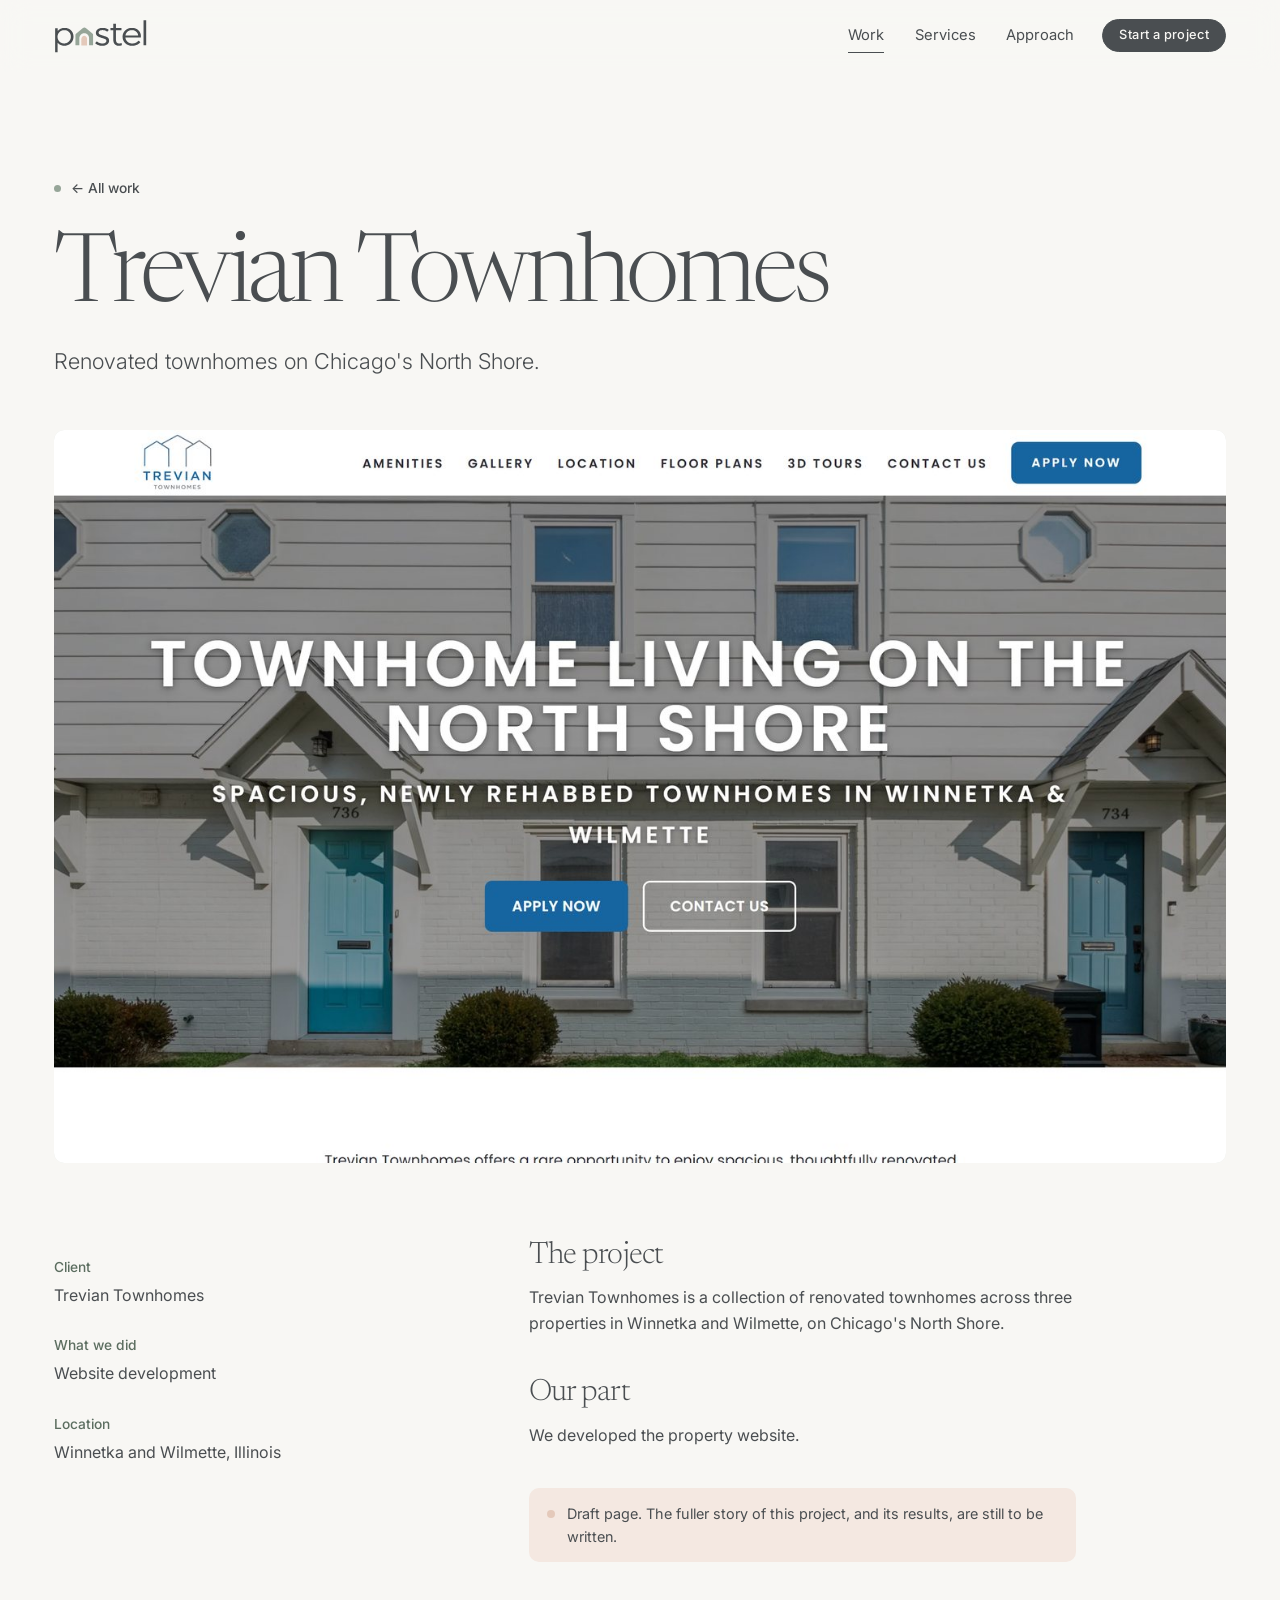
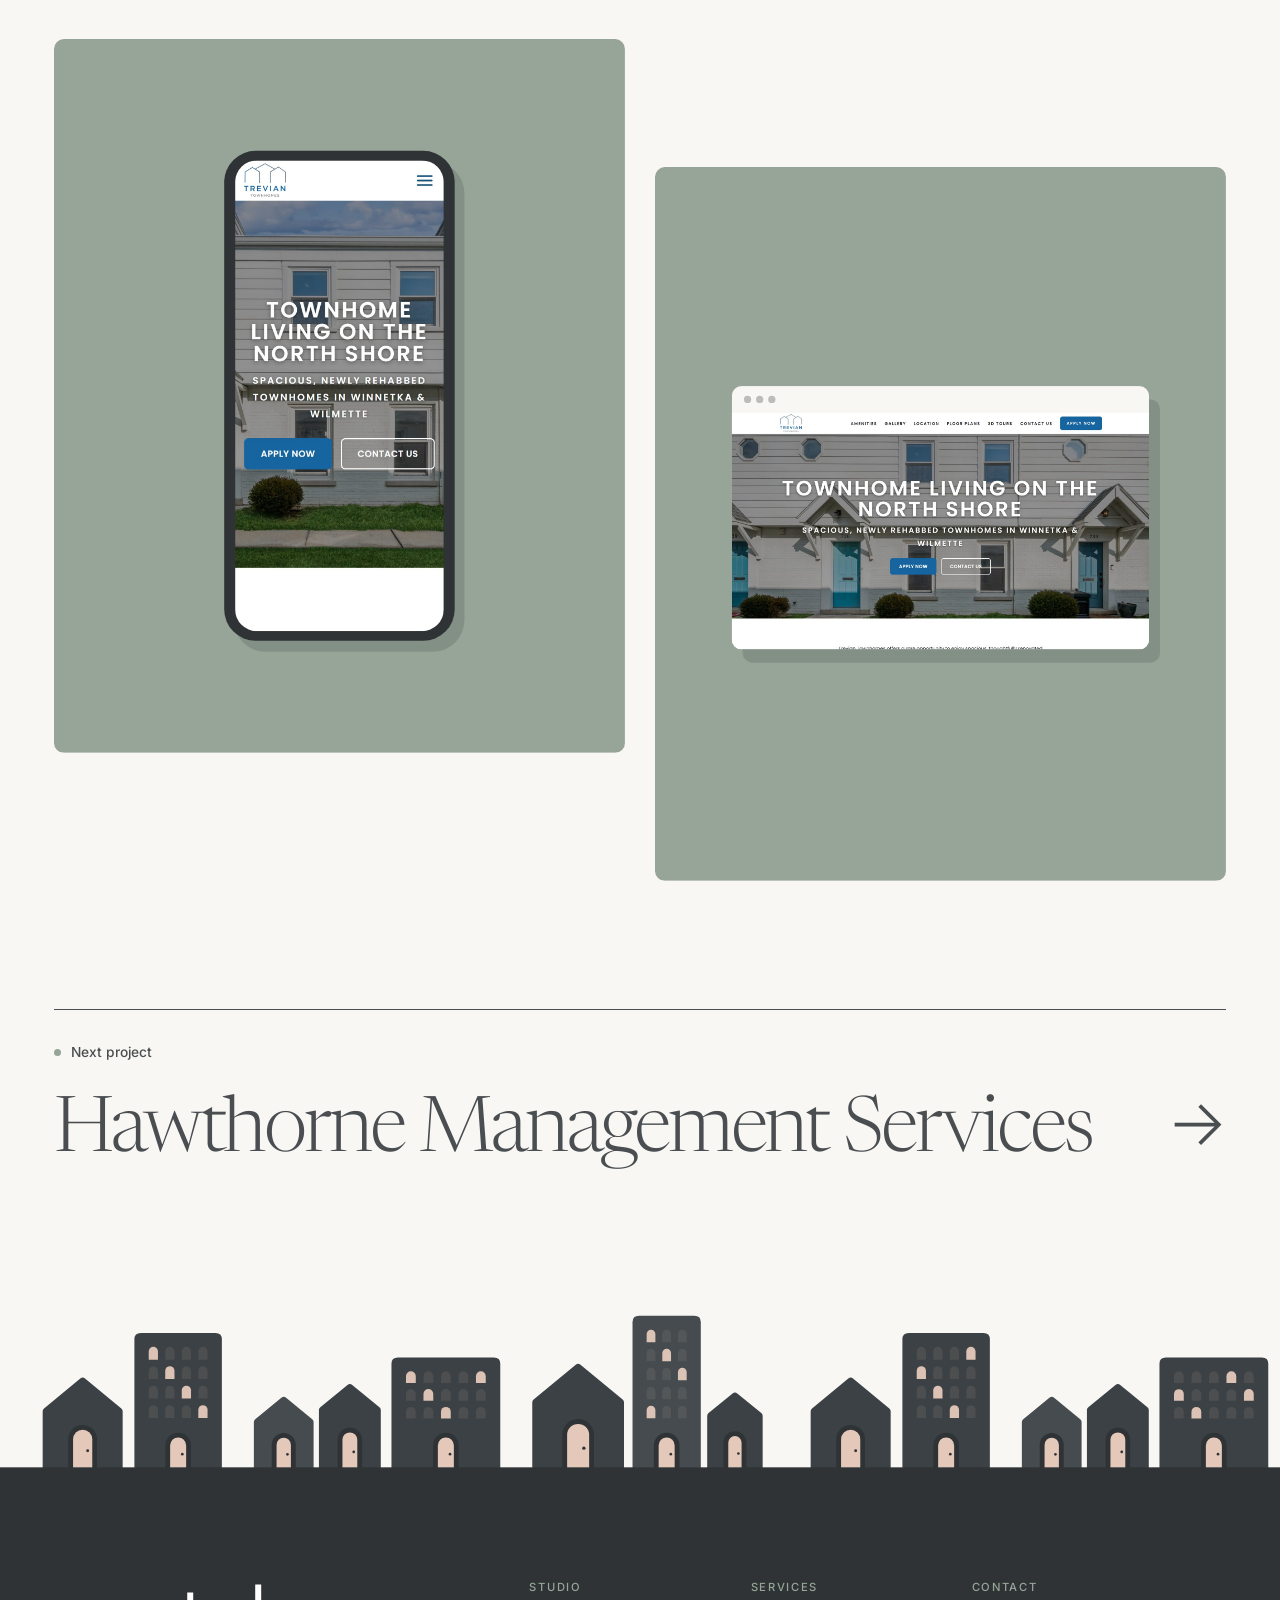
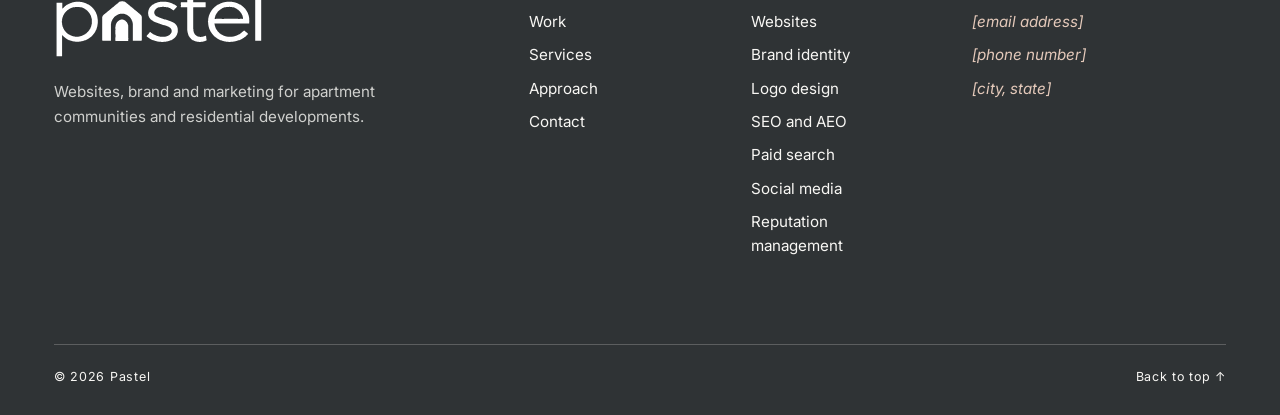
==== project.html @ 9d9092dd "Pastel website draft for feedback Co-Authored-By: Claude Fable 5.2 <noreply@anthropic.com>" ====
<!doctype html>
<html lang="en">
<head>
  <meta charset="utf-8">
  <meta name="robots" content="noindex, nofollow">
  <meta name="viewport" content="width=device-width, initial-scale=1">
  <title>Project | Pastel</title>
  <link rel="icon" href="img/favicon-32.png" sizes="32x32">
  <link rel="apple-touch-icon" href="img/icon-180.png">
  <link rel="preconnect" href="https://fonts.googleapis.com">
  <link rel="preconnect" href="https://fonts.gstatic.com" crossorigin>
  <link href="https://fonts.googleapis.com/css2?family=Inter:wght@300;400;500;600&family=Newsreader:opsz,wght@6..72,300..500&display=swap" rel="stylesheet">
  <link rel="stylesheet" href="css/site.css?v=16">
  <script>document.documentElement.className = "js";</script>
</head>
<body data-footer-on="paper">

<!-- Project page. Everything specific to a project (name, scope, place,
     wording, screenshots) is filled in from js/work.js using the ?p= address. -->
<main id="main" data-case>

  <section class="page-head case-head" style="padding-bottom:0">
    <div class="wrap">
      <p class="label" data-reveal><a href="work.html" style="text-decoration:none">&larr; All work</a></p>
      <h1 data-case-title data-reveal style="--d:.06s">Project</h1>
      <p class="case-tag" data-case-tag data-reveal style="--d:.12s"></p>
      <figure class="case-hero" data-case-hero data-reveal style="--d:.18s"></figure>
    </div>
  </section>

  <section>
    <div class="wrap case-body">
      <dl class="case-meta" data-reveal>
        <div><dt>Client</dt><dd data-case-client></dd></div>
        <div><dt>What we did</dt><dd data-case-scope></dd></div>
        <div><dt>Location</dt><dd data-case-place></dd></div>
      </dl>
      <div class="case-text" data-reveal style="--d:.08s">
        <h2>The project</h2>
        <p data-case-about></p>
        <h2>Our part</h2>
        <p data-case-did></p>
        <p class="note">Draft page. The fuller story of this project, and its results, are still to be written.</p>
      </div>
    </div>
  </section>

  <section>
    <div class="wrap">
      <div class="case-gallery">
        <figure class="g-half" data-case-g1 data-reveal></figure>
        <figure class="g-half g-offset" data-case-g2 data-reveal style="--d:.1s"></figure>
      </div>
    </div>
  </section>

  <section class="section">
    <div class="wrap">
      <a class="next" href="work.html" data-case-next data-reveal>
        <div><p class="label">Next project</p><h2>Next</h2></div>
        <span aria-hidden="true">&rarr;</span>
      </a>
    </div>
  </section>

</main>

<script src="js/work.js?v=16"></script>
<script src="js/site.js?v=16"></script>
</body>
</html>
---- css/site.css ----
/* Pastel agency site (mockup).
   Palette comes from the Pastel Brand Identity Guide v1: charcoal, sage,
   peach, white, soft paper. Text is Inter, as in the guide. Headlines are
   Newsreader Light, which is NOT in the guide (it names EB Garamond Italic);
   the owner asked for a look unlike the client sites. To change it, edit
   --serif here and the font link in each page. type-options.html compares
   the candidates.
   --ink, --sage-ink and the two tints are derived shades, added so small
   text passes contrast on sage and on paper.
   The door from the Pastel mark is used sparingly: the street of houses,
   the two audience doors and the frames around the work. Nowhere else. */

:root {
  --charcoal: #4A4E51;
  --sage: #96A598;
  --peach: #E4C9BA;
  --white: #FFFFFF;
  --paper: #F8F7F4;

  --ink: #2F3335;
  --sage-ink: #5C6E60;
  --sage-tint: #E3E8E3;
  --peach-tint: #F4E8E1;

  --line: rgba(74, 78, 81, 0.18);
  --line-light: rgba(248, 247, 244, 0.22);

  --sans: "Inter", system-ui, -apple-system, "Segoe UI", Roboto, sans-serif;
  --serif: "Newsreader", Georgia, "Times New Roman", serif;

  --gutter: clamp(20px, 4.2vw, 64px);
  --max: 1360px;
  --header: 72px;
  --radius: 10px;
  --ease: cubic-bezier(0.2, 0.7, 0.2, 1);
}

*, *::before, *::after { box-sizing: border-box; }

html { scroll-behavior: smooth; scroll-padding-top: calc(var(--header) + 16px); overflow-x: clip; }

body {
  margin: 0;
  padding-top: var(--header);
  background: var(--paper);
  color: var(--charcoal);
  font: 400 1rem/1.6 var(--sans);
  -webkit-font-smoothing: antialiased;
  text-rendering: optimizeLegibility;
  overflow-x: clip;
}

img, svg { display: block; max-width: 100%; }
a { color: inherit; }
p { margin: 0 0 1em; }
ul { margin: 0; padding: 0; list-style: none; }
h1, h2, h3 {
  margin: 0;
  font-family: var(--serif); font-weight: 300;
  letter-spacing: -0.03em; line-height: 1.04; text-wrap: balance;
}
h4 { margin: 0; font: 500 0.86rem/1.3 var(--sans); }

/* A coloured full stop closes the main headlines. */
.stop { color: var(--sage); }
.section--dark .stop { color: var(--peach); }
.vh { position: absolute; width: 1px; height: 1px; overflow: hidden; clip-path: inset(50%); white-space: nowrap; }

:focus-visible { outline: 2px solid var(--sage-ink); outline-offset: 3px; border-radius: 3px; }

.skip {
  position: absolute; left: 12px; top: -60px; z-index: 100;
  background: var(--ink); color: var(--paper); padding: 10px 16px; border-radius: 6px;
}
.skip:focus { top: 12px; }

.wrap { width: 100%; max-width: var(--max); margin-inline: auto; padding-inline: var(--gutter); }

.label {
  display: inline-flex; align-items: center; gap: 10px; margin: 0;
  font: 500 0.86rem/1.25 var(--sans); color: var(--charcoal);
}
.label::before { content: ""; flex: none; width: 7px; height: 7px; border-radius: 50%; background: var(--sage); }
.section--dark .label { color: var(--paper); }
.section--dark .label::before { background: var(--peach); }

.section { padding-block: clamp(72px, 10vw, 150px); }
.section--white { background: var(--white); }
.section--tint { background: var(--peach-tint); }
.section--dark { background: var(--charcoal); color: var(--paper); }

/* Buttons and links */
.btn {
  display: inline-flex; align-items: center; gap: 0.6em;
  padding: 0.95em 1.6em;
  border: 1px solid var(--charcoal); border-radius: 999px;
  background: var(--charcoal); color: var(--paper);
  font: 500 0.84rem/1 var(--sans); letter-spacing: 0.03em; text-decoration: none;
  cursor: pointer;
  transition: background 0.25s var(--ease), color 0.25s var(--ease), border-color 0.25s var(--ease);
}
.btn:hover { background: var(--ink); border-color: var(--ink); }
.btn--sm { padding: 0.75em 1.25em; font-size: 0.8rem; }
.btn--light { background: var(--paper); color: var(--ink); border-color: var(--paper); }
.btn--light:hover { background: var(--peach); border-color: var(--peach); color: var(--ink); }

.link {
  display: inline-flex; align-items: center; gap: 0.5em;
  font-size: 0.78rem; font-weight: 500; letter-spacing: 0.12em; text-transform: uppercase;
  text-decoration: none;
  padding-bottom: 4px;
  background: linear-gradient(currentColor, currentColor) 0 100% / 100% 1px no-repeat;
  transition: background-size 0.35s var(--ease);
}
.link span { transition: transform 0.3s var(--ease); }
.link:hover { background-size: 0 1px; background-position: 100% 100%; }
.link:hover span { transform: translateX(4px); }

/* Header */
.site-header {
  position: fixed; inset: 0 0 auto 0; z-index: 60; height: var(--header);
  background: rgba(248, 247, 244, 0.88);
  -webkit-backdrop-filter: blur(14px); backdrop-filter: blur(14px);
  border-bottom: 1px solid transparent;
  transition: border-color 0.3s, transform 0.4s var(--ease);
}
.site-header.is-scrolled { border-bottom-color: var(--line); }
.site-header.is-hidden { transform: translateY(-100%); }
.site-header__in { height: 100%; display: flex; align-items: center; gap: 28px; }
.logo { display: block; margin-right: auto; }
.logo img { height: 34px; width: auto; }
.nav { display: flex; gap: clamp(18px, 2.4vw, 36px); }
.nav a { font-size: 0.92rem; text-decoration: none; padding: 6px 0; position: relative; }
.nav a::after {
  content: ""; position: absolute; left: 0; right: 0; bottom: 0; height: 1px;
  background: currentColor; transform: scaleX(0); transform-origin: left;
  transition: transform 0.3s var(--ease);
}
.nav a:hover::after, .nav a[aria-current="page"]::after { transform: scaleX(1); }
.menu-btn {
  display: none; align-items: center; gap: 10px;
  background: none; border: 0; padding: 10px 0; cursor: pointer;
  font: 500 0.78rem/1 var(--sans); letter-spacing: 0.12em; text-transform: uppercase; color: inherit;
}
.menu-btn i { display: block; width: 22px; height: 8px; border-block: 1.5px solid currentColor; transition: height 0.25s var(--ease); }
.menu-btn[aria-expanded="true"] i { height: 0; border-bottom: 0; }

.menu {
  position: fixed; inset: var(--header) 0 0 0; z-index: 55;
  background: var(--sage); color: var(--ink);
  padding: 32px var(--gutter) 40px;
  display: flex; flex-direction: column; justify-content: space-between;
  opacity: 0; visibility: hidden; transform: translateY(-12px);
  transition: opacity 0.3s var(--ease), transform 0.3s var(--ease), visibility 0s 0.3s;
}
.menu.is-open { opacity: 1; visibility: visible; transform: none; transition-delay: 0s; }
.menu a.menu__link { display: block; font-size: clamp(2.2rem, 10vw, 3.4rem); font-weight: 300; letter-spacing: -0.03em; line-height: 1.25; text-decoration: none; }

/* Hero */
.hero { padding-top: clamp(32px, 4.4vw, 68px); background: var(--paper); }
.display { font-size: clamp(2.6rem, 7.2vw, 6.6rem); line-height: 1; letter-spacing: -0.035em; max-width: 12.5em; }
.hero__row {
  display: grid; grid-template-columns: repeat(12, 1fr); gap: 24px;
  margin-top: clamp(24px, 2.6vw, 40px);
}
.hero__mark { grid-column: 1 / 6; grid-row: 1; align-self: start; padding-top: 0.4em; }
.hero__row .lede { grid-column: 7 / 12; grid-row: 1; }
.hero__cta { grid-column: 7 / 13; grid-row: 2; display: flex; flex-wrap: wrap; align-items: center; gap: 28px; }
.lede { font-size: clamp(1.05rem, 1.35vw, 1.25rem); line-height: 1.55; margin: 0; max-width: 34em; }

.street { height: clamp(200px, 25vw, 640px); margin-top: clamp(16px, 1.5vw, 28px); }
.street svg { width: 100%; height: 100%; }
.street .bld { transition: transform 0.5s var(--ease); cursor: default; }
.street .bld:hover { transform: translateY(-7px); }
.street .door, .street .win { transition: fill 0.35s var(--ease); }
.street .bld:hover .door { fill: #FFF3D6; }
.street .bld:hover .win { fill: #FFF3D6; fill-opacity: 0.95; }
.js .street .rise { opacity: 0; transform: translateY(46px); }
.js .street.is-in .rise { opacity: 1; transform: none; transition: opacity 0.9s var(--ease), transform 1.1s var(--ease); transition-delay: var(--d, 0s); }

/* Page headers (inner pages) */
.page-head { padding-top: clamp(48px, 8vw, 120px); padding-bottom: clamp(36px, 5vw, 72px); }
.page-head h1 { font-size: clamp(2.4rem, 6vw, 5.2rem); max-width: 13em; letter-spacing: -0.04em; }
.page-head__row { display: flex; justify-content: space-between; align-items: flex-end; gap: 24px 48px; flex-wrap: wrap; margin-top: clamp(28px, 4vw, 56px); }
.page-head__row .lede { margin: 0; }
.page-head .lede { margin-top: clamp(20px, 3vw, 40px); }

/* Rail: the section name sits in a left margin beside the content, not above it */
.rail-layout { display: grid; grid-template-columns: minmax(150px, 2.2fr) 9.8fr; gap: clamp(20px, 3vw, 48px); align-items: start; }
.rail { position: sticky; top: calc(var(--header) + 28px); padding-top: 0.7em; }
.h-xl { font-size: clamp(2.2rem, 5.4vw, 4.8rem); max-width: 13em; letter-spacing: -0.04em; }
.h-row { display: flex; justify-content: space-between; align-items: flex-end; gap: 24px 40px; flex-wrap: wrap; }
.statement {
  font-family: var(--serif);
  font-size: clamp(1.7rem, 3.5vw, 3.1rem); font-weight: 300; line-height: 1.14; letter-spacing: -0.025em;
  max-width: 21em; margin: 0; text-wrap: balance;
}

/* Two doors, one per audience. These are drawn as real doors: a frame, a
   panel line, a knob, a threshold, and they swing open a little on hover. */
.doors { display: grid; grid-template-columns: 1fr 1fr; gap: clamp(20px, 3vw, 44px); align-items: end; margin-top: clamp(56px, 8vw, 120px); border-bottom: 8px solid var(--charcoal); }
.door {
  display: block; perspective: 1800px;
  border: 10px solid var(--charcoal); border-bottom: 0; border-radius: 999px 999px 0 0;
  background: var(--ink); color: var(--ink); text-decoration: none;
}
.door__leaf {
  position: relative; display: flex; flex-direction: column; align-items: center; text-align: center;
  padding: 26% 12% clamp(40px, 5vw, 68px);
  border-radius: 999px 999px 0 0;
  transform-origin: left center; transition: transform 0.8s var(--ease);
}
.door--sage .door__leaf { background: var(--sage); padding-bottom: clamp(72px, 10vw, 150px); }
.door--peach .door__leaf { background: var(--peach); }
.door__leaf::before { content: ""; position: absolute; inset: 18px 18px 18px; border: 1.5px solid rgba(47, 51, 53, 0.3); border-radius: 999px 999px 0 0; pointer-events: none; }
.door__knob { position: absolute; right: 32px; top: 58%; width: 22px; height: 22px; border-radius: 50%; background: var(--paper); box-shadow: 0 0 0 1.5px rgba(47, 51, 53, 0.4), 3px 4px 0 rgba(47, 51, 53, 0.2); }
.door:hover .door__leaf, .door:focus-visible .door__leaf { transform: rotateY(-13deg); }
.door svg { width: clamp(64px, 7vw, 96px); height: auto; }
.door h3 { font-size: clamp(1.9rem, 3.6vw, 3.2rem); margin: 0.5em 0 0.4em; max-width: 9em; }
.door__leaf > p { max-width: 27em; margin: 0 0 1.6em; }
.door ul { width: 100%; max-width: 25em; margin-bottom: 2em; }
.door li { padding: 11px 0; border-top: 1px solid rgba(47, 51, 53, 0.22); }
.door li:last-child { border-bottom: 1px solid rgba(47, 51, 53, 0.22); }

/* Work: each project stands in an arch-topped frame on one ground line */
.tile { display: flex; flex-direction: column; text-decoration: none; color: inherit; }
.tile[hidden] { display: none; }
.tile__art { position: relative; margin: 0; overflow: hidden; border-radius: var(--radius); background: var(--sage-tint); }
.tile .tile__art { margin-inline: clamp(8px, 1.2vw, 18px); border-radius: 999px 999px 0 0; transition: transform 0.6s var(--ease); }
.tile__art svg { width: 100%; height: 100%; }
.tile:hover .tile__art, .tile:focus-visible .tile__art { transform: translateY(-10px); }
.chip {
  position: absolute; left: 50%; bottom: 14px; z-index: 2; transform: translateX(-50%);
  padding: 6px 11px; border-radius: 999px;
  background: rgba(248, 247, 244, 0.92); color: var(--ink);
  font-size: 0.7rem; font-weight: 500; white-space: nowrap;
}
.tile__meta { border-top: 10px solid var(--sage); padding: 20px clamp(8px, 1.2vw, 18px) 0; min-height: 12.5rem; }
.tile__meta h3 { font-size: clamp(1.3rem, 1.9vw, 1.7rem); letter-spacing: -0.02em; }
.tile__meta p { margin: 8px 0 0; font-size: 0.96rem; line-height: 1.45; }
.tile__tags { display: block; margin-top: 12px; font-size: 0.8rem; font-weight: 500; color: var(--sage-ink); }

.doorstreet { display: grid; grid-template-columns: repeat(4, 1fr); align-items: end; margin-top: clamp(40px, 6vw, 90px); }
.work__title { text-align: center; max-width: none; }
.work__more { text-align: center; margin: clamp(36px, 5vw, 64px) 0 0; }

/* Work page: one project per row. The screens stand on a Pastel colour
   and a ground line, like the houses on the street, with the credit
   beneath in the same form as the "What we do" buckets. --bg and --ground
   are set per project in js/work.js. */
.work-rows { padding-top: clamp(8px, 2vw, 32px); }
.work-list { display: grid; gap: clamp(72px, 10vw, 150px); }
.proj { display: block; color: inherit; text-decoration: none; }
.proj__stage { position: relative; overflow: hidden; aspect-ratio: 2.1 / 1; background: var(--bg); border-radius: var(--radius) var(--radius) 0 0; }
/* Both screens run 24px below the ground line, so nothing shows under
   them when they lift on hover. */
.proj__browser, .proj__phone { position: absolute; bottom: -24px; box-shadow: 0 30px 60px -30px rgba(0, 0, 0, 0.45); transition: transform 0.6s var(--ease); }
.proj__browser { left: 12%; width: 64%; background: var(--paper); border-radius: clamp(6px, 0.8vw, 11px) clamp(6px, 0.8vw, 11px) 0 0; overflow: hidden; }
.proj__bar { display: flex; align-items: center; gap: clamp(3px, 0.45vw, 6px); height: clamp(14px, 2vw, 28px); padding-left: clamp(8px, 1vw, 14px); }
.proj__bar i { width: clamp(4px, 0.55vw, 8px); height: clamp(4px, 0.55vw, 8px); border-radius: 50%; background: rgba(74, 78, 81, 0.3); }
.proj__browser img, .proj__phone img { width: 100%; height: auto; }
.proj__phone { left: 71%; width: 16%; z-index: 1; background: var(--ink); padding: clamp(3px, 0.5vw, 7px) clamp(3px, 0.5vw, 7px) 0; border-radius: clamp(10px, 1.8vw, 26px) clamp(10px, 1.8vw, 26px) 0 0; }
.proj__phone img { border-radius: clamp(7px, 1.35vw, 20px) clamp(7px, 1.35vw, 20px) 0 0; }
/* Every other row is mirrored. There the phone covers only a sliver of the
   window, because websites keep their logo and headline on the left. */
.proj:nth-child(even) .proj__browser { left: 25%; }
.proj:nth-child(even) .proj__phone { left: 12%; }
.proj:hover .proj__browser, .proj:focus-visible .proj__browser { transform: translateY(-10px); }
.proj:hover .proj__phone, .proj:focus-visible .proj__phone { transform: translateY(-10px); transition-delay: 0.06s; }
.proj__meta { display: grid; grid-template-columns: 7fr 5fr; gap: 20px clamp(24px, 4.5vw, 80px); align-items: start; border-top: 10px solid var(--ground); padding-top: 22px; }
.proj__n { margin: 0; font: 500 0.86rem/1.3 var(--sans); color: var(--sage-ink); }
.proj h2 { font-size: clamp(2.2rem, 4.6vw, 4.2rem); letter-spacing: -0.04em; margin: 0.3em 0 0; }
.proj__info > p { margin: 0 0 1.3em; max-width: 26em; }
.proj__did li { padding: 11px 0; border-top: 1px solid var(--line); }
.proj__did li:last-child { border-bottom: 1px solid var(--line); }
.proj .link { margin-top: 1.6em; }
.work__next { margin: clamp(28px, 4vw, 48px) 0 0; }

.note {
  display: flex; gap: 12px; align-items: flex-start;
  padding: 14px 18px; border-radius: var(--radius); background: var(--peach-tint);
  font-size: 0.9rem; margin: 0 0 clamp(36px, 5vw, 64px); max-width: 52em;
}
.note::before { content: ""; flex: 0 0 8px; height: 8px; margin-top: 8px; background: var(--peach); border-radius: 50%; }

/* What we do: three equal buckets */
.buckets { display: grid; grid-template-columns: repeat(3, 1fr); gap: clamp(20px, 3vw, 52px); margin-top: clamp(40px, 6vw, 84px); }
.bucket { border-top: 10px solid var(--sage); padding-top: 22px; }
.bucket:nth-child(2) { border-top-color: var(--peach); }
.bucket:nth-child(3) { border-top-color: var(--charcoal); }
.bucket__n { margin: 0; font: 500 0.86rem/1.3 var(--sans); color: var(--sage-ink); }
.bucket h3 { font-size: clamp(2.2rem, 4.2vw, 3.7rem); letter-spacing: -0.04em; margin: 0.35em 0 0.3em; }
.bucket > p { margin: 0 0 1.7em; max-width: 26em; }
.bucket li { padding: 11px 0; border-top: 1px solid var(--line); }
.bucket li:last-child { border-bottom: 1px solid var(--line); }
.buckets__more { display: flex; flex-wrap: wrap; align-items: center; gap: 10px 20px; margin: clamp(28px, 4vw, 48px) 0 0; }

/* Platform band */
.platform { display: grid; grid-template-columns: 1fr 1fr; gap: clamp(36px, 6vw, 100px); align-items: center; }
.platform h2 { font-size: clamp(2.4rem, 5.4vw, 4.6rem); margin: 0.6em 0 0.5em; letter-spacing: -0.04em; }
.platform .btn { margin-top: 38px; }
.platform > div > p { max-width: 32em; color: rgba(248, 247, 244, 0.86); }
.features { display: grid; grid-template-columns: 1fr 1fr; gap: 28px 32px; margin-top: 40px; }
.features li { border-top: 1px solid var(--line-light); padding-top: 16px; }
.features strong { display: block; font-weight: 500; margin-bottom: 4px; }
.features span { font-size: 0.92rem; color: rgba(248, 247, 244, 0.8); }

.mock { position: relative; padding: 0 0 56px 0; }
.mock__panel { background: var(--paper); color: var(--charcoal); border-radius: 14px; padding: 22px 26% 22px 22px; width: 88%; box-shadow: 0 30px 60px -30px rgba(0, 0, 0, 0.45); }
.mock__bar { display: flex; flex-wrap: wrap; gap: 6px 16px; align-items: center; justify-content: space-between; padding-bottom: 14px; border-bottom: 1px solid var(--line); margin-bottom: 16px; font-size: 0.78rem; font-weight: 500; }
.mock__bar em { font-style: normal; display: inline-flex; align-items: center; gap: 7px; color: var(--sage-ink); }
.mock__bar em::before { content: ""; width: 7px; height: 7px; border-radius: 50%; background: var(--sage); }
.mock__field { margin-bottom: 14px; }
.mock__field label { display: block; font-size: 0.74rem; font-weight: 500; color: var(--sage-ink); margin-bottom: 6px; }
.mock__input { background: var(--white); border: 1px solid var(--line); border-radius: 8px; padding: 10px 12px; font-size: 0.86rem; }
.mock__input.is-active { border-color: var(--sage-ink); box-shadow: 0 0 0 3px rgba(150, 165, 152, 0.3); }
.mock__input.is-active::after { content: ""; display: inline-block; width: 1px; height: 1em; margin-left: 2px; background: var(--ink); vertical-align: -2px; animation: blink 1.1s steps(1) infinite; }
@keyframes blink { 50% { opacity: 0; } }
.mock__foot { display: flex; flex-wrap: wrap; align-items: center; gap: 12px 18px; margin-top: 18px; font-size: 0.8rem; }
.mock__toggle { display: inline-flex; align-items: center; gap: 9px; }
.mock__toggle i { width: 32px; height: 18px; border-radius: 9px; background: var(--sage); position: relative; }
.mock__toggle i::after { content: ""; position: absolute; right: 2px; top: 2px; width: 14px; height: 14px; border-radius: 50%; background: var(--white); }
.mock__save { background: var(--charcoal); color: var(--paper); border-radius: 999px; padding: 8px 14px; font-weight: 500; font-size: 0.74rem; }
.mock__phone {
  position: absolute; right: 0; bottom: 0; width: 31%; aspect-ratio: 9 / 18;
  background: var(--ink); border-radius: 22px; padding: 6px; box-shadow: 0 30px 50px -24px rgba(0, 0, 0, 0.6);
}
.mock__screen { height: 100%; border-radius: 17px; background: var(--paper); overflow: hidden; display: flex; flex-direction: column; }
.mock__photo { height: 42%; overflow: hidden; }
.mock__photo svg { width: 100%; height: 100%; }
.mock__offer { margin: 10px; padding: 10px; border-radius: 9px; background: var(--peach-tint); color: var(--ink); font-size: 0.62rem; line-height: 1.35; }
.mock__offer b { display: block; font-weight: 500; font-size: 0.74rem; }
.mock__lines { padding: 0 10px; display: grid; gap: 6px; }
.mock__lines i { height: 5px; border-radius: 3px; background: var(--line); }
.mock__lines i:nth-child(2) { width: 70%; }
.mock__cta { margin: auto 10px 10px; height: 18px; border-radius: 9px; background: var(--charcoal); }

/* Approach: a home goes up in four steps along one ground line */
.path { display: grid; grid-template-columns: repeat(4, 1fr); margin-top: clamp(40px, 6vw, 84px); }
.path__step svg { width: 100%; height: clamp(110px, 12vw, 170px); }
.path__body { border-top: 10px solid var(--sage); padding: 22px clamp(14px, 2vw, 32px) 0 0; }
.path__n { font: 500 0.86rem/1 var(--sans); color: var(--sage-ink); }
.path__step h3 { font-size: clamp(1.7rem, 2.6vw, 2.4rem); margin: 12px 0 12px; }
.path__step p { font-size: 0.97rem; margin: 0; max-width: 22em; }

/* Contact: one plain form, with our standard spam check and text message wording */
/* Two columns: the invitation stays put on the left while the form scrolls
   past on the right. */
.contact { display: grid; grid-template-columns: 5fr 7fr; gap: clamp(32px, 6vw, 110px); align-items: start; }
.contact__intro { position: sticky; top: calc(var(--header) + 28px); }
.contact__intro h2 { font-size: clamp(2.2rem, 5vw, 4.2rem); letter-spacing: -0.04em; margin: 0.45em 0 0.4em; }
.contact__intro .lede { max-width: 24em; text-wrap: balance; }
.form { display: grid; grid-template-columns: 1fr 1fr; gap: 28px 28px; }
.field { display: grid; gap: 6px; align-content: start; border: 0; margin: 0; padding: 0; min-width: 0; }
.field--full { grid-column: 1 / -1; }
.field label, .field legend { padding: 0; font-size: 0.86rem; font-weight: 500; }
.field legend { margin-bottom: 10px; }
.field input, .field textarea {
  width: 100%; border: 0; border-bottom: 1.5px solid var(--charcoal); border-radius: 0;
  background: transparent; padding: 8px 0 10px; color: var(--ink);
  font: 400 1.1rem/1.4 var(--sans);
}
.field textarea { min-height: 3.4em; resize: vertical; }
.field input:focus, .field textarea:focus { outline: none; border-bottom-color: var(--sage-ink); box-shadow: 0 2px 0 var(--sage-ink); }
/* "What can we help with?": one joined row of cells, like a segmented
   control. It wraps to more rows on narrow screens and every row fills. */
.picks { display: flex; flex-wrap: wrap; border-top: 1.5px solid var(--charcoal); border-left: 1.5px solid var(--charcoal); }
/* A 22% starting width puts four cells on the first row and three on the
   second; on a phone the labels are wider than that and wrap as they fit. */
.pick { position: relative; flex: 1 1 22%; display: flex; }
.pick input { position: absolute; inset: 0; width: 100%; height: 100%; margin: 0; padding: 0; opacity: 0; cursor: pointer; }
.pick span {
  flex: 1; display: flex; align-items: center; justify-content: center;
  padding: 1.05em 0.9em; white-space: nowrap;
  border-right: 1.5px solid var(--charcoal); border-bottom: 1.5px solid var(--charcoal);
  font: 500 0.9rem/1.2 var(--sans);
  transition: background 0.2s var(--ease), color 0.2s var(--ease), box-shadow 0.2s var(--ease);
}
.pick input:hover + span { background: rgba(255, 255, 255, 0.55); }
.pick input:checked + span { background: var(--charcoal); color: var(--paper); box-shadow: inset 0 0 0 3px var(--peach-tint); }
.pick input:focus-visible + span { outline: 2px solid var(--sage-ink); outline-offset: -5px; }
.sms-disclosure { grid-column: 1 / -1; margin: 0; font-size: 0.82rem; line-height: 1.55; max-width: 58em; }
.form__foot { grid-column: 1 / -1; display: flex; flex-wrap: wrap; align-items: center; gap: 18px 28px; }
.cf-turnstile { min-height: 65px; }
.form__status { grid-column: 1 / -1; margin: 0; padding: 14px 18px; border-radius: var(--radius); background: var(--white); font-size: 0.94rem; }
.ph { color: #7A6257; font-style: italic; }

/* CTA band (inner pages) */
.cta { text-align: left; }
.cta h2 { font-size: clamp(2.6rem, 8vw, 7rem); letter-spacing: -0.045em; line-height: 0.98; max-width: 11em; margin: 0.5em 0 0.55em; }

/* Services page */
.parts { display: grid; grid-template-columns: repeat(3, 1fr); gap: clamp(20px, 3vw, 48px); margin-top: clamp(44px, 7vw, 96px); }
.part { border-top: 10px solid var(--sage); padding-top: 20px; }
.part:nth-child(2) { border-top-color: var(--peach); }
.part:nth-child(3) { border-top-color: var(--charcoal); }
.part h2 { font-size: clamp(1.9rem, 3.2vw, 2.8rem); margin: 12px 0 18px; }
.part a { display: flex; justify-content: space-between; gap: 12px; padding: 11px 0; border-top: 1px solid var(--line); text-decoration: none; transition: padding 0.3s var(--ease); }
.part a:last-child { border-bottom: 1px solid var(--line); }
.part a:hover { padding-left: 10px; }

.band { padding-top: clamp(40px, 6vw, 80px); }
.sheet { padding-block: clamp(48px, 7vw, 104px); border-top: 1px solid var(--line); }
.band .sheet:first-of-type { border-top: 0; padding-top: clamp(28px, 4vw, 48px); }
.sheet__head { display: grid; grid-template-columns: 3rem 1fr; align-items: start; }
.sheet__n { font: 500 0.9rem/1 var(--sans); color: var(--sage-ink); padding-top: 1.1em; }
.sheet__head h2 { font-size: clamp(2.6rem, 8.2vw, 7.2rem); letter-spacing: -0.04em; line-height: 0.95; }
.sheet__aka { grid-column: 2; margin: 16px 0 0; font-size: 1.05rem; font-weight: 500; color: var(--sage-ink); }
.sheet__grid { display: grid; grid-template-columns: 5fr 4.4fr 2.6fr; gap: clamp(24px, 4vw, 72px); align-items: start; margin: clamp(32px, 5vw, 68px) 0 0 3rem; }
.sheet__lead { font-size: clamp(1.15rem, 1.65vw, 1.45rem); font-weight: 300; line-height: 1.45; letter-spacing: -0.012em; margin: 0; }
.sheet h4 { color: var(--sage-ink); margin-bottom: 10px; }
.sheet__for { margin: 22px 0 0; font-size: 0.95rem; }
.sheet__for b { font-weight: 500; }
.sheet__side figure { margin: 0; aspect-ratio: 10 / 14; }
.arch-list li { position: relative; padding: 9px 0 9px 26px; border-top: 1px solid var(--line); }
.arch-list li:last-child { border-bottom: 1px solid var(--line); }
.arch-list li::before { content: ""; position: absolute; left: 4px; top: 1.25em; width: 6px; height: 6px; background: var(--sage); border-radius: 50%; }

.fit { display: grid; grid-template-columns: repeat(4, 1fr); gap: 0; margin-top: clamp(32px, 5vw, 60px); border: 1px solid var(--line-light); border-radius: 14px; overflow: hidden; }
.fit div { padding: clamp(22px, 3vw, 36px); border-right: 1px solid var(--line-light); }
.fit div:last-child { border-right: 0; }
.fit span { font-family: var(--serif); font-style: normal; color: var(--peach); font-size: 1.1rem; }
.fit h3 { font-size: 1.45rem; margin: 14px 0 8px; }
.fit p { margin: 0; font-size: 0.92rem; color: rgba(248, 247, 244, 0.82); }

/* Case study */
.case-head h1 { font-size: clamp(2.6rem, 7.4vw, 6.4rem); letter-spacing: -0.045em; line-height: 0.98; margin-top: 0.35em; }
.case-head .case-tag { font-size: clamp(1.1rem, 1.7vw, 1.45rem); font-weight: 300; margin: 18px 0 0; max-width: 30em; }
.case-hero { margin: clamp(28px, 4vw, 56px) 0 0; border-radius: var(--radius); overflow: hidden; aspect-ratio: 16 / 10; background: var(--sage-tint); }
.case-hero img { width: 100%; height: 100%; object-fit: cover; object-position: top; }
.case-body { display: grid; grid-template-columns: 4fr 7fr; gap: clamp(28px, 6vw, 100px); padding-block: clamp(40px, 6vw, 90px); }
.case-meta { display: grid; gap: 26px; align-content: start; }
.case-meta dt { font-size: 0.86rem; font-weight: 500; color: var(--sage-ink); margin-bottom: 5px; }
.case-meta dd { margin: 0; line-height: 1.6; }
.case-text h2 { font-size: clamp(1.6rem, 2.4vw, 2.1rem); margin: 0 0 14px; }
.case-text p { max-width: 38em; }
.case-text p + h2 { margin-top: 40px; }
.case-text .note { margin: 40px 0 0; }
.case-gallery { display: grid; grid-template-columns: 1fr 1fr; gap: clamp(16px, 2.4vw, 32px); }
.case-gallery figure { margin: 0; border-radius: var(--radius); overflow: hidden; }
.case-gallery svg { width: 100%; height: 100%; }
.case-gallery .g-full { grid-column: 1 / -1; aspect-ratio: 21 / 10; }
.case-gallery .g-half { aspect-ratio: 4 / 5; }
.case-gallery .g-offset { margin-top: clamp(40px, 10vw, 160px); }
.case-quote { font-family: var(--serif); font-size: clamp(1.7rem, 3.4vw, 3rem); font-weight: 300; letter-spacing: -0.025em; line-height: 1.16; max-width: 26em; margin: clamp(56px, 8vw, 120px) 0; }
.results { display: grid; grid-template-columns: repeat(3, 1fr); gap: clamp(20px, 3vw, 44px); }
.result { border-top: 1px solid var(--line); padding-top: 20px; }
.result b { display: block; font-family: var(--serif); font-style: normal; font-weight: 400; font-size: clamp(2.6rem, 5vw, 4.2rem); line-height: 1; color: var(--sage-ink); }
.result span { display: block; margin-top: 10px; font-size: 0.94rem; }
.next { display: flex; justify-content: space-between; align-items: flex-end; gap: 24px; flex-wrap: wrap; text-decoration: none; border-top: 1px solid var(--charcoal); padding-top: 28px; }
.next h2 { font-size: clamp(2.2rem, 6vw, 5rem); margin-top: 0.4em; letter-spacing: -0.04em; }
.next > span { font-size: clamp(2rem, 5vw, 4rem); font-weight: 300; transition: transform 0.4s var(--ease); }
.next:hover > span { transform: translateX(12px); }

/* Footer */
.site-footer { color: var(--paper); background: var(--paper); }
.site-footer__body { background: var(--ink); }
.site-footer .street { height: max(120px, 15vw); margin: 0 0 -1px; background: var(--paper); position: relative; }
.site-footer.on-white, .site-footer.on-white .street { background: var(--white); }
.site-footer.on-tint, .site-footer.on-tint .street { background: var(--peach-tint); }
.site-footer__in { padding-block: clamp(48px, 7vw, 96px) 28px; }
.site-footer__top { display: grid; grid-template-columns: 5fr 2fr 2fr 3fr; gap: clamp(24px, 4vw, 56px); }
.site-footer__brand img { height: clamp(46px, 6vw, 76px); width: auto; }
.site-footer__brand p { margin-top: 22px; max-width: 24em; color: rgba(248, 247, 244, 0.8); font-size: 0.95rem; }
.site-footer h3 { font-family: var(--sans); font-size: 0.7rem; font-weight: 500; letter-spacing: 0.15em; text-transform: uppercase; color: var(--sage); margin-bottom: 16px; }
.site-footer li { margin-bottom: 9px; font-size: 0.95rem; }
.site-footer li a { text-decoration: none; }
.site-footer li a:hover { text-decoration: underline; text-underline-offset: 4px; }
.site-footer .ph { color: var(--peach); }
.site-footer__base { display: flex; justify-content: space-between; gap: 20px; flex-wrap: wrap; margin-top: clamp(40px, 6vw, 80px); padding-top: 22px; border-top: 1px solid var(--line-light); font-size: 0.78rem; letter-spacing: 0.06em; }
.site-footer__base a { text-decoration: none; }

/* Reveal on scroll */
.js [data-reveal] { opacity: 0; transform: translateY(26px); }
.js [data-reveal].is-in { opacity: 1; transform: none; transition: opacity 0.9s var(--ease), transform 0.9s var(--ease); transition-delay: var(--d, 0s); }

/* Tablet */
@media (max-width: 980px) {
  .nav, .site-header .btn { display: none; }
  .menu-btn { display: inline-flex; }
  .hero__row > * { grid-column: 1 / -1 !important; grid-row: auto !important; }
  .rail-layout, .platform, .case-body, .buckets, .contact { grid-template-columns: 1fr; }
  .contact__intro { position: static; }
  .rail { position: static; padding-top: 0; }
  .path { grid-template-columns: 1fr 1fr; row-gap: 44px; }
  .fit { grid-template-columns: 1fr 1fr; }
  .fit div:nth-child(2) { border-right: 0; }
  .fit div:nth-child(-n + 2) { border-bottom: 1px solid var(--line-light); }
  .doorstreet { grid-template-columns: 1fr 1fr; }
  .proj__meta { grid-template-columns: 1fr; }
  .doorstreet { row-gap: 48px; }
  .parts { grid-template-columns: 1fr; }
  .sheet__grid { grid-template-columns: 1fr 1fr; margin-left: 0; }
  .sheet__side { max-width: 220px; }
  .site-footer__top { grid-template-columns: 1fr 1fr; }
  .site-footer__brand { grid-column: 1 / -1; }
  .mock { max-width: 560px; }
}

/* Phone */
@media (max-width: 640px) {
  :root { --header: 64px; }
  .logo img { height: 29px; }
  .doors, .features, .results, .case-gallery, .sheet__grid, .path, .fit { grid-template-columns: 1fr; }
  .door__leaf { padding: 30% 14% 44px; }
  .door__knob { right: 24px; width: 16px; height: 16px; }
  .doorstreet {
    display: flex; align-items: flex-end; overflow-x: auto; scroll-snap-type: x mandatory; scrollbar-width: none;
    margin-inline: calc(var(--gutter) * -1); padding-inline: var(--gutter);
  }
  .doorstreet::-webkit-scrollbar { display: none; }
  .doorstreet .tile { flex: 0 0 74%; scroll-snap-align: center; }
  .path__step svg { width: 220px; }
  .fit div { border-right: 0; border-bottom: 1px solid var(--line-light); }
  .fit div:last-child { border-bottom: 0; }
  .sheet__head { grid-template-columns: 2.2rem 1fr; }
  .form { grid-template-columns: 1fr; }
  .case-gallery .g-offset { margin-top: 0; }
  .mock { padding-bottom: 0; }
  .mock__panel { width: 100%; padding: 22px; }
  .mock__phone { position: relative; width: 58%; margin: -28px 0 0 auto; }
  .site-footer__top { grid-template-columns: 1fr; }
  .proj__stage { aspect-ratio: 3 / 2; }
  .proj__browser, .proj:nth-child(even) .proj__browser { left: 4%; width: 71%; }
  .proj__phone, .proj:nth-child(even) .proj__phone { left: 71%; width: 25%; }
}

@media (prefers-reduced-motion: reduce) {
  html { scroll-behavior: auto; }
  .js [data-reveal], .js .street .rise { opacity: 1; transform: none; transition: none; }
  .mock__input.is-active::after { animation: none; }
  .tile__art, .door__leaf, .street .bld, .proj__browser, .proj__phone { transition: none; }
  .proj:hover .proj__browser, .proj:hover .proj__phone { transform: none; }
  .door:hover .door__leaf { transform: none; }
}
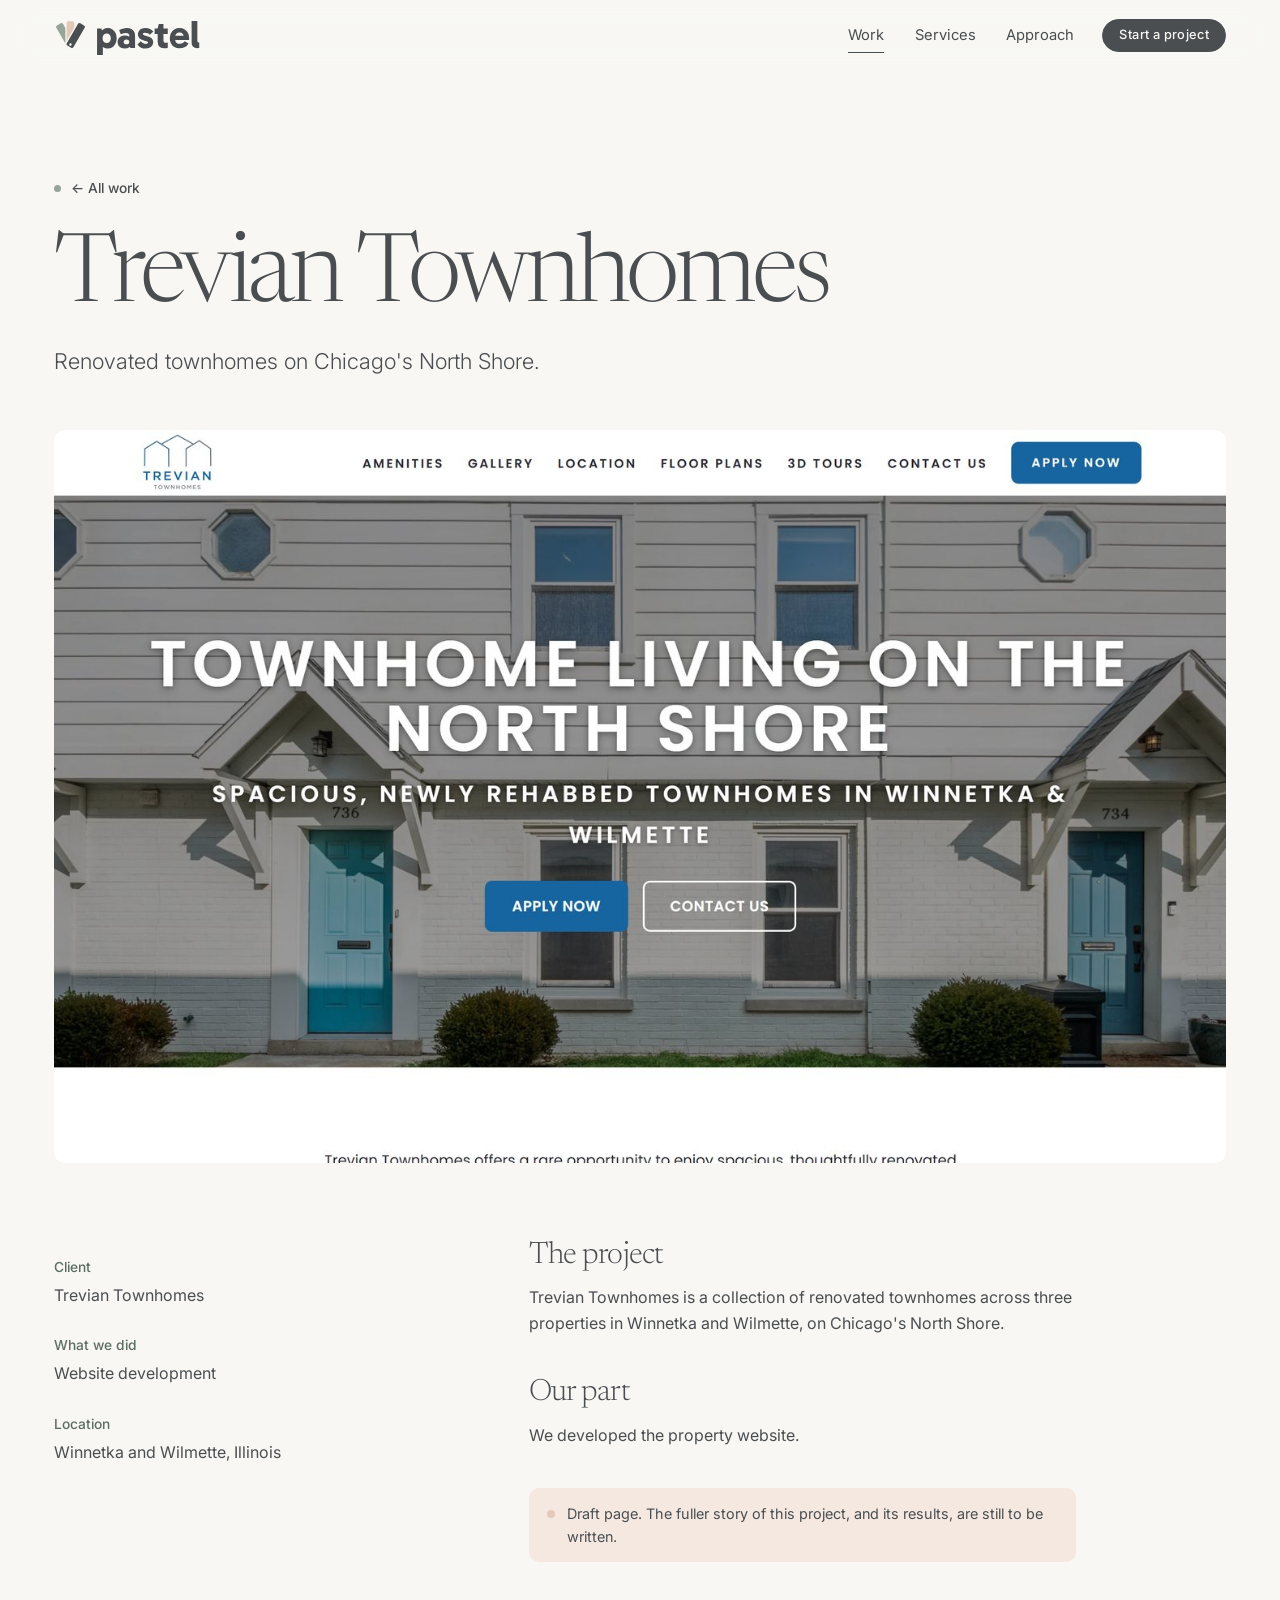
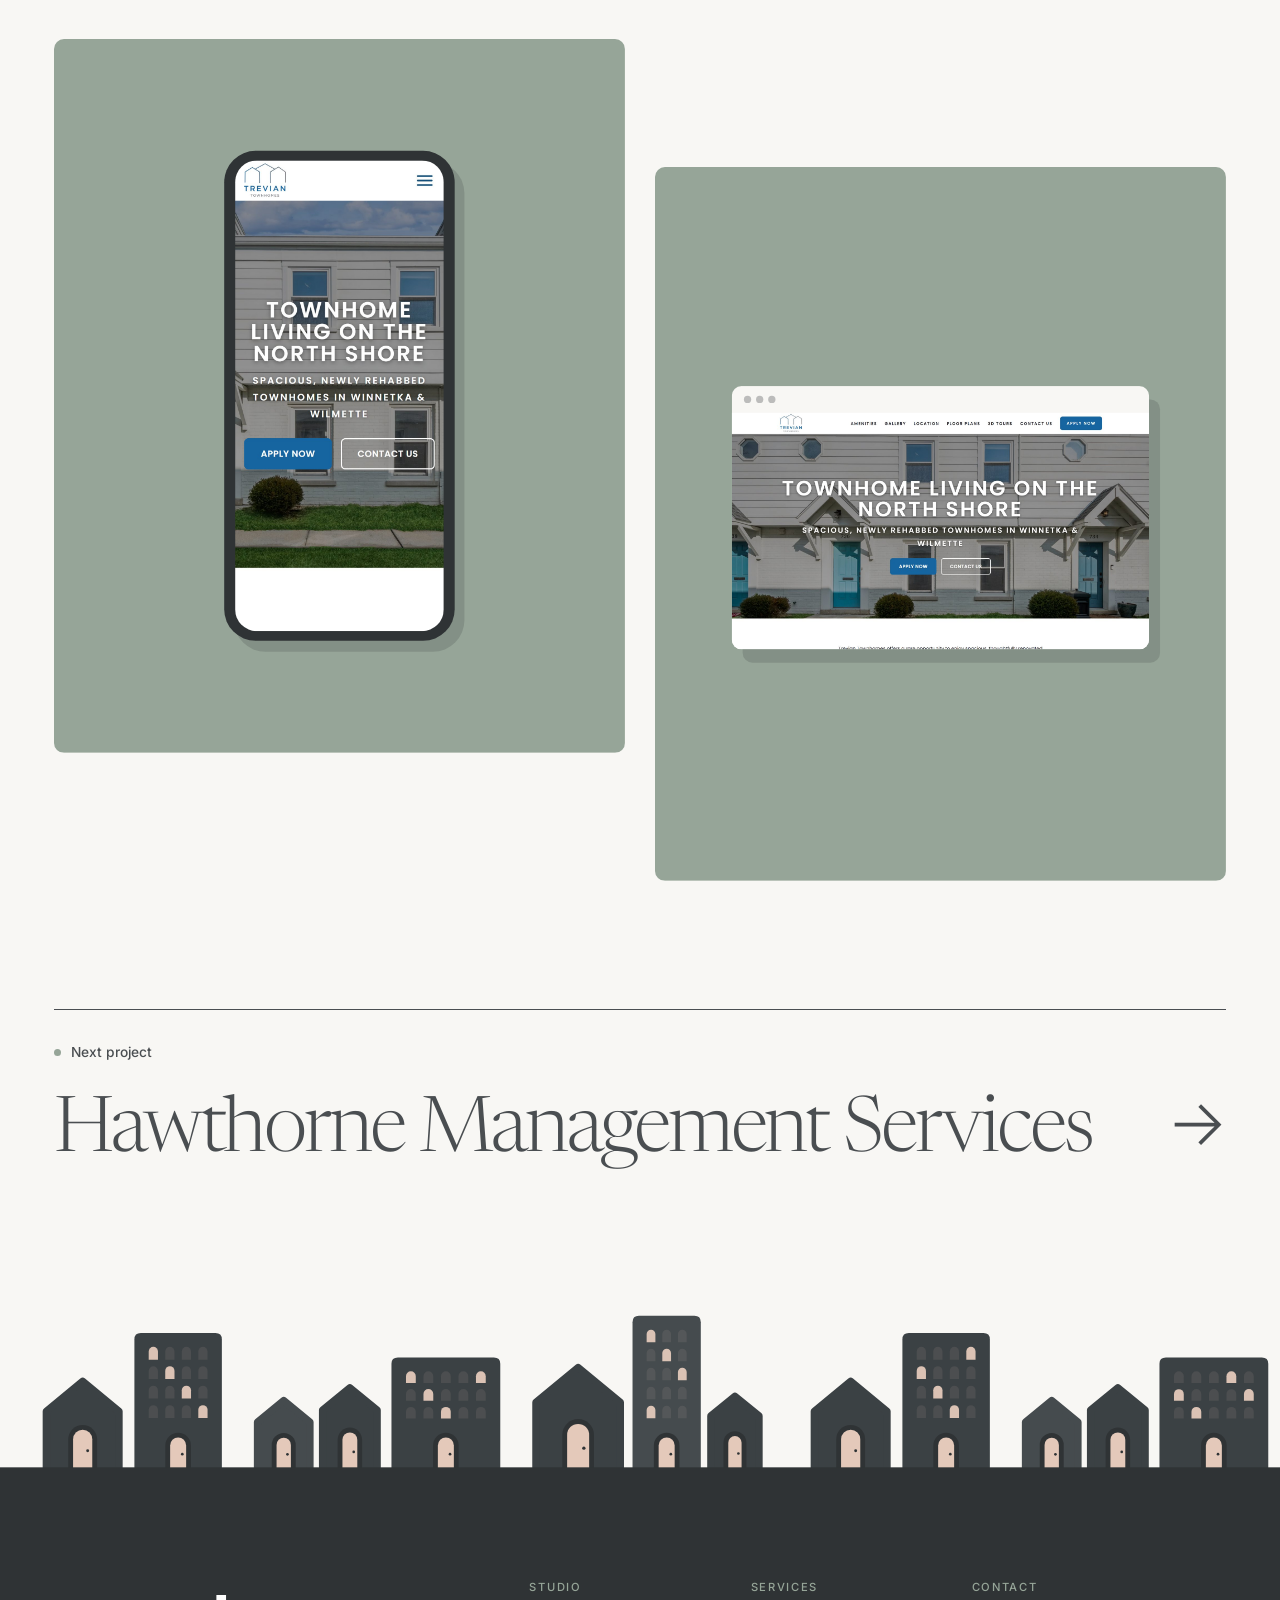
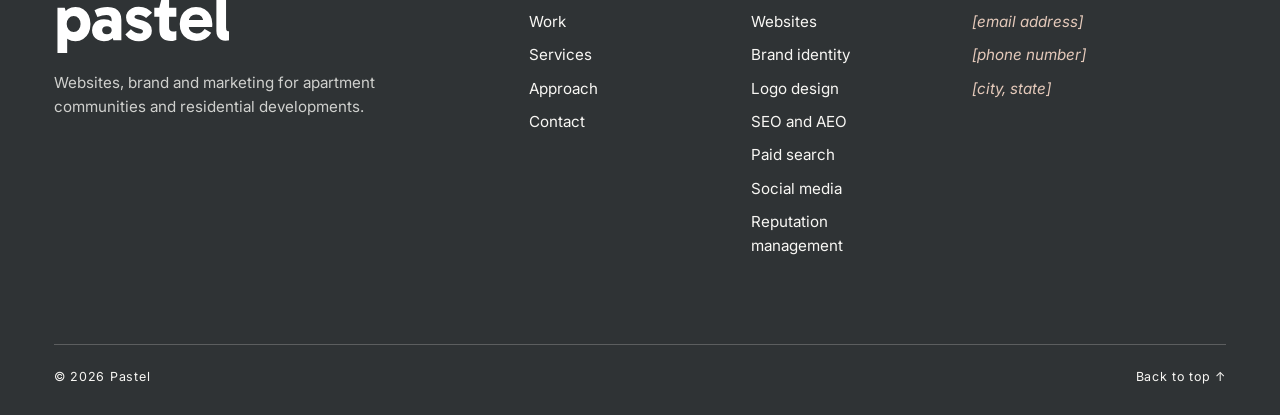
==== commit b8d1b8e3: "New logo, quicker header and a floating menu button - Logo is now the name in Gabarito Bold with the" ====
--- a/project.html
+++ b/project.html
@@ -10,7 +10,7 @@
   <link rel="preconnect" href="https://fonts.googleapis.com">
   <link rel="preconnect" href="https://fonts.gstatic.com" crossorigin>
   <link href="https://fonts.googleapis.com/css2?family=Inter:wght@300;400;500;600&family=Newsreader:opsz,wght@6..72,300..500&display=swap" rel="stylesheet">
-  <link rel="stylesheet" href="css/site.css?v=16">
+  <link rel="stylesheet" href="css/site.css?v=25">
   <script>document.documentElement.className = "js";</script>
 </head>
 <body data-footer-on="paper">
@@ -65,7 +65,7 @@
 
 </main>
 
-<script src="js/work.js?v=16"></script>
-<script src="js/site.js?v=16"></script>
+<script src="js/work.js?v=25"></script>
+<script src="js/site.js?v=25"></script>
 </body>
 </html>
--- a/css/site.css
+++ b/css/site.css
@@ -7,7 +7,8 @@
    the candidates.
    --ink, --sage-ink and the two tints are derived shades, added so small
    text passes contrast on sage and on paper.
-   The door from the Pastel mark is used sparingly: the street of houses,
+   The logo is the name alone in Gabarito Bold, drawn as outlines (see .wordmark).
+   The door from the first Pastel mark is used sparingly: the street of houses,
    the two audience doors and the frames around the work. Nowhere else. */
 
 :root {
@@ -127,8 +128,19 @@
 .site-header.is-scrolled { border-bottom-color: var(--line); }
 .site-header.is-hidden { transform: translateY(-100%); }
 .site-header__in { height: 100%; display: flex; align-items: center; gap: 28px; }
-.logo { display: block; margin-right: auto; }
-.logo img { height: 34px; width: auto; }
+/* The logo is the name alone, in lowercase Gabarito Bold, drawn as outlines
+   (js/site.js puts the shapes in; img/pastel-wordmark-gabarito.svg is the
+   same drawing as a file). Its size follows font-size: the drawing is 0.871em
+   tall, and the margins make the whole box 1em tall with the letters where
+   a line of Gabarito text would put them. */
+.wordmark { line-height: 1; }
+.wordmark svg { display: block; height: 0.871em; width: auto; margin: 0.184em 0 -0.055em; fill: currentColor; }
+/* Lifted a touch so the body of the letters, not the tail of the p, lines up
+   with the menu. */
+.logo { display: flex; align-items: flex-start; gap: 0.22em; margin-right: auto; position: relative; top: -0.06em; font-size: 2.475rem; color: var(--charcoal); text-decoration: none; }
+/* The fan of color chips beside the name. Sized so the chips are as tall as
+   the l and t, and stand on the same line as the letters. */
+.wordmark .logo__mark { flex: none; width: 0.8323em; height: 0.7567em; margin: 0.169em 0 0; }
 .nav { display: flex; gap: clamp(18px, 2.4vw, 36px); }
 .nav a { font-size: 0.92rem; text-decoration: none; padding: 6px 0; position: relative; }
 .nav a::after {
@@ -154,6 +166,44 @@
   transition: opacity 0.3s var(--ease), transform 0.3s var(--ease), visibility 0s 0.3s;
 }
 .menu.is-open { opacity: 1; visibility: visible; transform: none; transition-delay: 0s; }
+/* Quick menu. While the header is away (see the scroll rule in js/site.js) a
+   small round button holds its top corner and opens a short list of the same
+   links, so nobody has to scroll back up to move around. */
+.quick { position: fixed; inset: 0 0 auto 0; z-index: 58; height: 0; pointer-events: none; }
+.quick__in { position: relative; }
+.quick__btn, .quick__menu {
+  position: absolute; right: var(--gutter); pointer-events: auto;
+  background: var(--paper); border: 1px solid var(--line);
+  opacity: 0; visibility: hidden; transform: translateY(-8px);
+  transition: opacity 0.3s var(--ease), transform 0.3s var(--ease), visibility 0s 0.3s, background 0.25s var(--ease), color 0.25s var(--ease);
+}
+.quick__btn {
+  top: 14px; width: 44px; height: 44px; padding: 0; border-radius: 50%;
+  display: grid; place-items: center; color: var(--charcoal); cursor: pointer;
+  box-shadow: 0 8px 20px -10px rgba(47, 51, 53, 0.45);
+}
+.quick__btn:hover { background: var(--white); }
+/* Three lines, drawn as backgrounds so they are the same weight on any screen. */
+.quick__btn i {
+  display: block; width: 18px; height: 12px;
+  background:
+    linear-gradient(currentColor, currentColor) 0 0 / 100% 2px no-repeat,
+    linear-gradient(currentColor, currentColor) 0 50% / 100% 2px no-repeat,
+    linear-gradient(currentColor, currentColor) 0 100% / 100% 2px no-repeat;
+}
+/* Open: the lines become a cross. The button keeps its light face so it shows
+   on the dark sections too. */
+.quick.is-open .quick__btn i { position: relative; background: none; }
+.quick.is-open .quick__btn i::before, .quick.is-open .quick__btn i::after { content: ""; position: absolute; inset: 5px 0 auto; height: 2px; background: currentColor; transform: rotate(45deg); }
+.quick.is-open .quick__btn i::after { transform: rotate(-45deg); }
+.quick__menu {
+  top: 68px; min-width: 230px; padding: 8px 22px 22px; border-radius: var(--radius);
+  display: grid; box-shadow: 0 26px 50px -26px rgba(47, 51, 53, 0.5);
+}
+.quick.is-on .quick__btn, .quick.is-on.is-open .quick__menu { opacity: 1; visibility: visible; transform: none; transition-delay: 0s; }
+.quick__menu a:not(.btn) { padding: 13px 0; border-bottom: 1px solid var(--line); font-size: 0.98rem; text-decoration: none; }
+.quick__menu a:not(.btn):hover { color: var(--sage-ink); }
+.quick__menu .btn { margin-top: 20px; justify-content: center; }
 .menu a.menu__link { display: block; font-size: clamp(2.2rem, 10vw, 3.4rem); font-weight: 300; letter-spacing: -0.03em; line-height: 1.25; text-decoration: none; }
 
 /* Hero */
@@ -460,7 +510,7 @@
 .site-footer.on-tint, .site-footer.on-tint .street { background: var(--peach-tint); }
 .site-footer__in { padding-block: clamp(48px, 7vw, 96px) 28px; }
 .site-footer__top { display: grid; grid-template-columns: 5fr 2fr 2fr 3fr; gap: clamp(24px, 4vw, 56px); }
-.site-footer__brand img { height: clamp(46px, 6vw, 76px); width: auto; }
+.site-footer__brand .wordmark { display: block; font-size: clamp(2.75rem, 5.2vw, 4.25rem); color: var(--white); }
 .site-footer__brand p { margin-top: 22px; max-width: 24em; color: rgba(248, 247, 244, 0.8); font-size: 0.95rem; }
 .site-footer h3 { font-family: var(--sans); font-size: 0.7rem; font-weight: 500; letter-spacing: 0.15em; text-transform: uppercase; color: var(--sage); margin-bottom: 16px; }
 .site-footer li { margin-bottom: 9px; font-size: 0.95rem; }
@@ -500,7 +550,7 @@
 /* Phone */
 @media (max-width: 640px) {
   :root { --header: 64px; }
-  .logo img { height: 29px; }
+  .logo { font-size: 2.145rem; }
   .doors, .features, .results, .case-gallery, .sheet__grid, .path, .fit { grid-template-columns: 1fr; }
   .door__leaf { padding: 30% 14% 44px; }
   .door__knob { right: 24px; width: 16px; height: 16px; }
@@ -532,4 +582,5 @@
   .tile__art, .door__leaf, .street .bld, .proj__browser, .proj__phone { transition: none; }
   .proj:hover .proj__browser, .proj:hover .proj__phone { transform: none; }
   .door:hover .door__leaf { transform: none; }
-}
+  .quick__btn, .quick__menu { transition: none; }
+}
